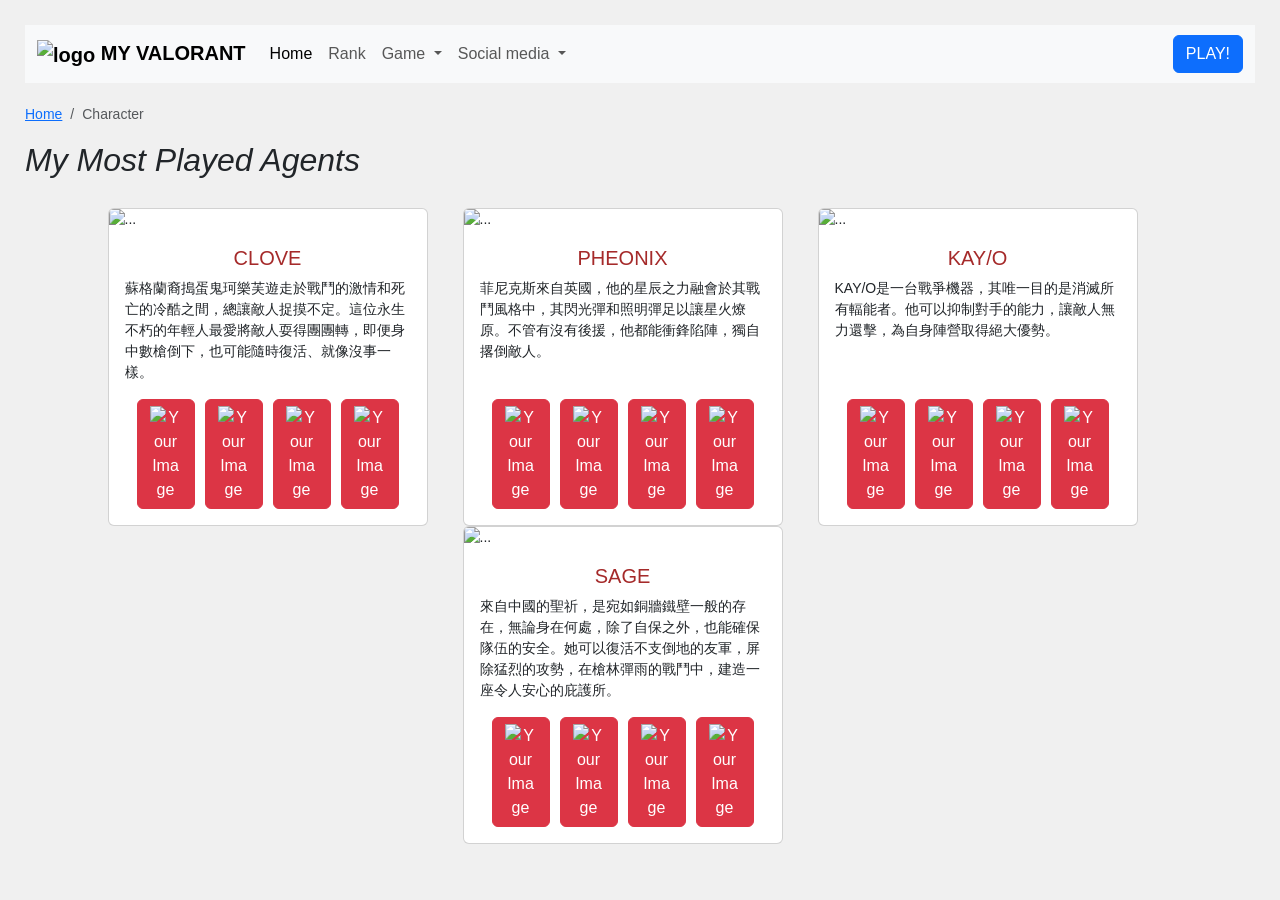
==== mywebsite/character.html @ 28925fb1 "Add files via upload" ====
<!doctype html>
<html lang="en">

<head>
  <meta charset="utf-8">
  <meta name="viewport" content="width=device-width, initial-scale=1">
  <title>MY VALORANT-CHARACTER</title>
  <link rel="icon" type="image/x-icon"
    href="https://encrypted-tbn0.gstatic.com/images?q=tbn:ANd9GcRoW2Kga9LgA8l0UiaGmo5Wd-Za4ET4koQ2t3_H4SV94A&s" />
  <link href="https://cdn.jsdelivr.net/npm/bootstrap@5.3.3/dist/css/bootstrap.min.css" rel="stylesheet"
    integrity="sha384-QWTKZyjpPEjISv5WaRU9OFeRpok6YctnYmDr5pNlyT2bRjXh0JMhjY6hW+ALEwIH" crossorigin="anonymous">
  <link rel="stylesheet" href="style.css">
</head>


<body>
  <!--Navbar-->
  <nav class="navbar navbar-expand-lg bg-body-tertiary">
    <div class="container-fluid">
      <a style="font-weight: bold;justify-content:center;"class="navbar-brand" href="index.html">
        <img src="https://encrypted-tbn0.gstatic.com/images?q=tbn:ANd9GcRoW2Kga9LgA8l0UiaGmo5Wd-Za4ET4koQ2t3_H4SV94A&s"alt="logo" style="height: 25px;">
        MY VALORANT</a>
      <button class="navbar-toggler" type="button" data-bs-toggle="collapse" data-bs-target="#navbarSupportedContent"
        aria-controls="navbarSupportedContent" aria-expanded="false" aria-label="Toggle navigation">
        <span class="navbar-toggler-icon"></span>
      </button>
      <div class="collapse navbar-collapse" id="navbarSupportedContent">
        <ul class="navbar-nav me-auto mb-2 mb-lg-0">
          <li class="nav-item">
            <a class="nav-link active nav-link-large" aria-current="page" href="index.html">Home</a>
            <li class="nav-item">
              <a class="nav-link nav-link-large" href="rank.html">Rank</a>
            </li>
          </li>
          <li class="nav-item dropdown">
            <a class="nav-link dropdown-toggle nav-link-large" href="#" role="button" data-bs-toggle="dropdown" aria-expanded="false">
              Game
            </a>

            <!--Dropdown-->
            <ul class="dropdown-menu">
              <li><a class="dropdown-item" href="character.html">Character</a></li>
              <li>
                <hr class="dropdown-divider">
              </li>
              <li><a class="dropdown-item" href="map.html">Map</a></li>
              <li>
                <hr class="dropdown-divider">
              </li>
              <li><a class="dropdown-item" href="gun.html">Gun</a></li>
            </ul>
          </li>
          <li class="nav-item dropdown">
            <a class="nav-link dropdown-toggle nav-link-large" href="#" role="button" data-bs-toggle="dropdown" aria-expanded="false">
              Social media
            </a>
            <ul class="dropdown-menu">
              <li><a class="dropdown-item" href="https://www.facebook.com/VALORANTtw/">Facebook</a></li>
              <li><a class="dropdown-item" href="https://www.instagram.com/valoranttw/">Instagram</a></li>
              <li><a class="dropdown-item" href="https://www.youtube.com/PlayValorant">Youtube</a></li>
            </ul>
          </li>
        </ul>

        <!-- Button trigger modal -->
        <button type="button" class="btn btn-primary" data-bs-toggle="modal" data-bs-target="#exampleModal">
          PLAY!
        </button>

        <!-- Modal -->
        <div class="modal fade" id="exampleModal" tabindex="-1" aria-labelledby="exampleModalLabel" aria-hidden="true">
          <div class="modal-dialog">
            <div class="modal-content">
              <div class="modal-header">
                <h1 class="modal-title fs-5" id="exampleModalLabel">SIGN IN</h1>
                <button type="button" class="btn-close" data-bs-dismiss="modal" aria-label="Close"></button>
              </div>

              <!--Form-->
              <div class="modal-body">
                <form class="px-4 py-3">
                  <div class="mb-3">
                    <label for="exampleDropdownFormEmail1" class="form-label">Email address</label>
                    <input type="email" class="form-control" id="exampleDropdownFormEmail1"
                      placeholder="email@example.com">
                  </div>
                  <div class="mb-3">
                    <label for="exampleDropdownFormPassword1" class="form-label">Password</label>
                    <input type="password" class="form-control" id="exampleDropdownFormPassword1"
                      placeholder="Password">
                  </div>
                  <div class="mb-3">
                    <div class="form-check">
                      <input type="checkbox" class="form-check-input" id="dropdownCheck">
                      <label class="form-check-label" for="dropdownCheck">
                        Remember me
                      </label>
                    </div>
                  </div>
                  <!--Tooltips-->
                  <div id="liveAlertPlaceholder"></div>
                <button type="button" class="btn btn-primary" id="liveAlertBtn"
                        data-bs-toggle="tooltip" data-bs-placement="top"
                        data-bs-custom-class="submit"
                        data-bs-title="It's not working right now~">
                  Submit
                </button>
                </form>
                <div class="dropdown-divider"></div>
                <a class="dropdown-item" href="#">New around here? Sign up</a>
                <a class="dropdown-item" href="#">Forgot password?</a>
              </div>
              <div class="modal-footer">
                <button type="button" class="btn btn-secondary" data-bs-dismiss="modal">Close</button>
              </div>
            </div>
          </div>
        </div>
      </div>
    </div>
  </nav>
  <br>
  <!--Breadcrumb-->
  <nav aria-label="breadcrumb">
    <ol class="breadcrumb">
      <li class="breadcrumb-item"><a href="index.html">Home</a></li>
      <li class="breadcrumb-item active" aria-current="page">Character</li>
    </ol>
  </nav>


  <h2 style="font-style: oblique;">My Most Played Agents</h2>
  <br>

  <!--Card-->
  <div class="card-container d-flex justify-content-center">
    <!--clove-->
    <div class="card" style="width: 20rem;">
      <img
        src="https://images.contentstack.io/v3/assets/bltb6530b271fddd0b1/blt8e3123f0fc29db2a/65fddcd7fc58c8422b142571/E8A2_Web_Clove_key_Art.png"
        class="card-img-top" alt="...">
      <div class="card-body">
        <h5 style="color: brown;text-align: center;" class="card-title">CLOVE</h5>
        <p class="card-text">蘇格蘭裔搗蛋鬼珂樂芙遊走於戰鬥的激情和死亡的冷酷之間，總讓敵人捉摸不定。這位永生不朽的年輕人最愛將敵人耍得團團轉，即便身中數槍倒下，也可能隨時復活、就像沒事一樣。</p>
        <!--Popovers-->
        <div class="d-flex justify-content-center">
        <button type="button" class="btn btn-danger btn-with-small-image " data-bs-toggle="popover" data-bs-title="Q-驚奇干涉"
          data-bs-content="裝備一塊永生精粹碎片。點擊「攻擊鍵」即可向前拋擲，碎片會在短暫延遲後爆發，對範圍內所有目標造成暫時「侵蝕」效果。">
          <img src="https://images.contentstack.io/v3/assets/bltb6530b271fddd0b1/blt870789cd9962dca8/65fde1b7d9235fbdccc98e45/E8A2_Clove_Ability_Q-Meddle.png" alt="Your Image">
        </button>
        <div style="width: 10px;"></div>
          <button type="button" class="btn btn-danger btn-with-small-image" data-bs-toggle="popover" data-bs-title="E-瑰詭煙雲"
          data-bs-content="點擊「裝備鍵」，可一觀戰場。點擊「攻擊鍵」，可指定放置煙幕的地點。點擊「輔助攻擊鍵」進行確認，在指定區域產生一大片煙幕，阻擋視野。珂樂芙可在陣亡後施放此技能。">
          <img src="https://images.contentstack.io/v3/assets/bltb6530b271fddd0b1/bltccffb54d43f8f6ad/65fde1c92e5b7155743ea5b3/E8A2_Clove_Ability_E-Ruse.png" alt="Your Image">
        </button>
        <div style="width: 10px;"></div>
        <button type="button" class="btn btn-danger btn-with-small-image" data-bs-toggle="popover" data-bs-title="C-精魂再生"
          data-bs-content="立即吸收珂樂芙擊殺或助攻之陣亡對手的生命能量，獲得加速與暫時生命。">
          <img src="https://images.contentstack.io/v3/assets/bltb6530b271fddd0b1/blt9992edc836e50172/65fde1d9bcecd45ec5f592ee/E8A2_Clove_Ability_C-PickMeUp.png" alt="Your Image">
        </button>
        <div style="width: 10px;"></div>
        <button type="button" class="btn btn-danger btn-with-small-image" data-bs-toggle="popover" data-bs-title="X-續命開關"
          data-bs-content="陣亡後，按下「啟動鍵」即可復活。復活之後，珂樂芙必須在一定時間內造成擊殺或助攻，否則便會再次陣亡。">
          <img src="https://images.contentstack.io/v3/assets/bltb6530b271fddd0b1/blt0f3e8a3b6cdb1b1d/65fde1ecdb68ba402339dc26/E8A2_Clove_Ability_X-Not_Dead_Yet.png" alt="Your Image">
        </button>
      </div>
      </div>
    </div>
    <!--pheonix-->
    <div class="card" style="width: 20rem;">
      <img
        src="https://images.contentstack.io/v3/assets/bltb6530b271fddd0b1/bltf0200e1821b5b39f/5eb7cdc144bf8261a04d87f9/V_AGENTS_587x900_Phx.png"
        class="card-img-top" alt="...">
      <div class="card-body">
        <h5 style="color: brown;text-align: center;" class="card-title">PHEONIX</h5>
        <p class="card-text">菲尼克斯來自英國，他的星辰之力融會於其戰鬥風格中，其閃光彈和照明彈足以讓星火燎原。不管有沒有後援，他都能衝鋒陷陣，獨自撂倒敵人。</p>
        <br>
        <!--Popovers-->
        <div class="d-flex justify-content-center">
        <button type="button" class="btn btn-danger btn-with-small-image " data-bs-toggle="popover" data-bs-title="Q-閃光曲球"
          data-bs-content="裝備一個可轉彎的閃光能量球，投擲出去短暫滯空後爆炸。點擊「攻擊鍵」，可讓能量球向左轉，爆炸後產生的閃光可以致盲所有未移開視線的玩家。點擊「輔助攻擊鍵」則可讓能量球向右轉。">
          <img src="https://images.contentstack.io/v3/assets/bltb6530b271fddd0b1/bltb125dfdcd673a9a8/5eaf85e95751b2150e57a803/TX_Pheonix_Q.png" alt="Your Image">
        </button>
        <div style="width: 10px;"></div>
          <button type="button" class="btn btn-danger btn-with-small-image" data-bs-toggle="popover" data-bs-title="E-赤手烈焰"
          data-bs-content="裝備一個火球。點擊「攻擊鍵」可丟出，在觸地或者經過固定時間後，將製造出一持續燃燒的區域，對敵軍造成傷害。">
          <img src="https://images.contentstack.io/v3/assets/bltb6530b271fddd0b1/bltb239d633e68d9b65/5eaf85e94398082ffe240195/TX_Pheonix_E.png" alt="Your Image">
        </button>
        <div style="width: 10px;"></div>
        <button type="button" class="btn btn-danger btn-with-small-image" data-bs-toggle="popover" data-bs-title="C-燃焰之牆"
          data-bs-content="裝備一堵火焰牆。點擊「攻擊鍵」，即可召喚一排向前推進的火焰，形成一面阻擋視野的火牆，對逕行穿越的玩家造成傷害。">
          <img src="https://images.contentstack.io/v3/assets/bltb6530b271fddd0b1/blt40cafc8e39b4fcbd/5eaf85e903f6e72ff388cc1a/TX_Pheonix_C.png" alt="Your Image">
        </button>
        <div style="width: 10px;"></div>
        <button type="button" class="btn btn-danger btn-with-small-image" data-bs-toggle="popover" data-bs-title="X-再來一局"
          data-bs-content="立刻標記菲尼克斯的目前位置。此技能啟用時，不論陣亡或技能倒數完畢，皆能使菲尼克斯在指定位置滿血復活。">
          <img src="https://images.contentstack.io/v3/assets/bltb6530b271fddd0b1/blt26ed15b080ee68b1/5eaf85e91b51e36d7c1b6ad0/TX_Pheonix_X.png" alt="Your Image">
      </button>
        </div>
      </div>
    </div>
    <!--iso
    <div class="card" style="width: 18rem;">
      <img
        src="https://img.redbull.com/images/c_crop,x_917,y_0,h_1440,w_1080/c_fill,w_450,h_600/q_auto:low,f_auto/redbullcom/2023/11/15/tsoeziz7bmyfguybzind/iso-valorant"
        class="card-img-top" alt="...">
      <div class="card-body">
        <h5 style="color: brown;" class="card-title">ISO</h5>
        <p class="card-text">中國傭兵離索進入殺戮心流狀態，重組周圍環境的能量化作防彈護盾，專心致志地邁向下一次生死對決。</p>
        
        <button type="button" class="btn btn-danger btn-with-small-image " data-bs-toggle="popover" data-bs-title="Q-削減"
          data-bs-content="裝備一枚分子螺旋彈，點按「攻擊鍵」即可向前拋擲，暫時使被觸及的所有玩家「衰弱」。此彈體可貫穿牆壁等堅硬物體。">
          <img src="https://images.contentstack.io/v3/assets/bltb6530b271fddd0b1/bltf169d484ba5672ea/653add6856bf7b0407d2c5c1/Iso_Ability_Q_Undercut_1024.png" alt="Your Image">
        </button>
          <button type="button" class="btn btn-danger btn-with-small-image" data-bs-toggle="popover" data-bs-title="E-雙源"
          data-bs-content="開始專注倒數，計時結束後進入殺戮心流狀態，此時對手遭到擊殺、或受到離索的傷害陣亡後會產生能量球。離索射擊此能量球即可獲得護盾，吸收下一次受到的任何傷害。">
          <img src="https://images.contentstack.io/v3/assets/bltb6530b271fddd0b1/bltf590033fafea09f1/653add776175b1040a2ab267/Iso_Ability_E_DoubleTap_1024.png" alt="Your Image">
        </button>
        <button type="button" class="btn btn-danger btn-with-small-image" data-bs-toggle="popover" data-bs-title="C-應變"
          data-bs-content="點按「裝備鍵」，即可凝聚稜光能量，接著點按「攻擊鍵」即可向前送出一道無法破壞的能量牆，阻擋子彈。">
          <img src="https://images.contentstack.io/v3/assets/bltb6530b271fddd0b1/bltd532c7ae6d5f890b/653add833e392d040946cfbe/Iso_Ability_C_Contingency_1024.png" alt="Your Image">
        </button>
        <button type="button" class="btn btn-danger btn-with-small-image" data-bs-toggle="popover" data-bs-title="X-決滅"
          data-bs-content="裝備一個次元空間，點按「攻擊鍵」即可擲出一道貫穿戰場的能量束，將第一位命中的對手與自身拉進空間內。雙方必須在空間內決鬥，至死方休。">
          <img src="https://images.contentstack.io/v3/assets/bltb6530b271fddd0b1/blt7f21505dfa96b09d/653add8ef87670040aa3b218/Iso_Ability_X_Ult_KillContract_1024.png" alt="Your Image">
        </button>
      </div>
    </div>
    -->
    <!--kay/o-->
    <div class="card" style="width: 20rem;">
      <img
        src="https://images.contentstack.io/v3/assets/bltb6530b271fddd0b1/blte5aefeb26bee12c8/60ca5aa30ece0255888d7faa/KAYO_KeyArt_587x900.png"
        class="card-img-top" alt="...">
      <div class="card-body">
        <h5 style="color: brown;text-align: center;" class="card-title">KAY/O</h5>
        <p class="card-text">KAY/O是一台戰爭機器，其唯一目的是消滅所有輻能者。他可以抑制對手的能力，讓敵人無力還擊，為自身陣營取得絕大優勢。</p>
        <br>
        </br>
        <!--Popovers-->
        <div class="d-flex justify-content-center">
        <button type="button" class="btn btn-danger btn-with-small-image " data-bs-toggle="popover" data-bs-title="Q-閃光/驅動"
          data-bs-content="裝備一個閃光彈，點按「攻擊鍵」即可高手拋出。點按「輔助攻擊鍵」則改為低手拋出，爆炸更迅速而威力較弱。引信快速燃盡後爆炸，致盲所有視野內的玩家。">
          <img src="https://images.contentstack.io/v3/assets/bltb6530b271fddd0b1/blt83e92ae578e66b8e/60d204231e0505677a882f38/Q_FlashDrive.png" alt="Your Image">
        </button>
        <div style="width: 10px;"></div>
          <button type="button" class="btn btn-danger btn-with-small-image" data-bs-toggle="popover" data-bs-title="E-歸零/零點"
          data-bs-content="裝備一把抑制刃。點按「攻擊鍵」即可拋出，附著在第一個擊中的物體表面上，進行發動，並抑制所有在爆炸範圍內的玩家。敵軍可破壞這把刀。">
          <img src="https://images.contentstack.io/v3/assets/bltb6530b271fddd0b1/blt496288e7ab899b47/60d2018db930a53616fa4882/E_ZeroPoint.png" alt="Your Image">
        </button>
        <div style="width: 10px;"></div>
        <button type="button" class="btn btn-danger btn-with-small-image" data-bs-toggle="popover" data-bs-title="C-碎片/絕殺"
          data-bs-content="裝備一個炸彈碎片。點擊「攻擊鍵」即可拋出，附著在地面上後會連續爆炸多次，每次在爆炸中心都會造成幾近致命性的傷害。">
          <img src="https://images.contentstack.io/v3/assets/bltb6530b271fddd0b1/blte671cefaedb07d26/60d2046483f9fe49a6fef713/C_FragMent.png" alt="Your Image">
        </button>
        <div style="width: 10px;"></div>
        <button type="button" class="btn btn-danger btn-with-small-image" data-bs-toggle="popover" data-bs-title="X-無效/指令"
          data-bs-content="立刻運轉超載，產生大量極化輻能，並釋放大範圍能量波，被能量波擊中的敵人會暫時遭受抑制。運轉超載時，KAY/O會獲得「激發戰意」增益，停機後可重新啟動。">
          <img src="https://images.contentstack.io/v3/assets/bltb6530b271fddd0b1/bltead1f4cb9ad32e19/60d20208bcec595109d831c2/X_NullCmd.png" alt="Your Image">
        </button>
        </div>
      </div>
    </div>
    <!--sage-->
    <div class="card" style="width: 20rem;">
      <img
        src="https://images.contentstack.io/v3/assets/bltb6530b271fddd0b1/blt8a627ec10b57f4f2/5eb7cdc16509f3370a5a93b7/V_AGENTS_587x900_sage.png"
        class="card-img-top" alt="...">
      <div class="card-body">
        <h5 style="color: brown;text-align: center;" class="card-title">SAGE</h5>
        <p class="card-text">來自中國的聖祈，是宛如銅牆鐵壁一般的存在，無論身在何處，除了自保之外，也能確保隊伍的安全。她可以復活不支倒地的友軍，屏除猛烈的攻勢，在槍林彈雨的戰鬥中，建造一座令人安心的庇護所。</p>
        <!--Popovers-->
        <div class="d-flex justify-content-center">
        <button type="button" class="btn btn-danger btn-with-small-image " data-bs-toggle="popover" data-bs-title="Q-緩速靈球"
          data-bs-content="裝備一顆緩速靈球。點擊「攻擊鍵」，將緩速靈球往前丟，觸地時立即引爆，製造一個持續力場，使範圍內的玩家緩速。">
          <img src="https://images.contentstack.io/v3/assets/bltb6530b271fddd0b1/blt295acba83a83496d/5eaf85beb8a6356e4ddc1007/TX_Sage_Q.png" alt="Your Image">
        </button>
        <div style="width: 10px;"></div>
          <button type="button" class="btn btn-danger btn-with-small-image" data-bs-toggle="popover" data-bs-title="E-治癒靈球"
          data-bs-content="裝備一顆治癒靈球。以十字準星瞄準負傷友軍，點擊「攻擊鍵」，發射治癒靈球，就能對其產生持續治療效果。當聖祈負傷時，點擊「輔助攻擊鍵」，就能對自身發動持續治療效果。">
          <img src="https://images.contentstack.io/v3/assets/bltb6530b271fddd0b1/bltc6355bb295e64ba1/5efa55c138fa326e2aaf5c3f/TX_Sage_E.png" alt="Your Image">
        </button>
        <div style="width: 10px;"></div>
        <button type="button" class="btn btn-danger btn-with-small-image" data-bs-toggle="popover" data-bs-title="C-屏障靈球"
          data-bs-content="裝備一顆屏障靈球。點擊「攻擊鍵」，可放置一面堅實牆壁。點擊「輔助攻擊鍵」，則可旋轉角色方向。">
          <img src="https://images.contentstack.io/v3/assets/bltb6530b271fddd0b1/blt368b2f4136858aed/5eaf85becf88d36e47cf029f/TX_Sage_C.png" alt="Your Image">
        </button>
        <div style="width: 10px;"></div>
        <button type="button" class="btn btn-danger btn-with-small-image" data-bs-toggle="popover" data-bs-title="X-起死回生"
          data-bs-content="裝備一項復活技能。以十字準星瞄準陣亡友軍，點擊「攻擊鍵」，就能使其復活。短暫詠唱後，友軍即可滿血復活。">
          <img src="https://images.contentstack.io/v3/assets/bltb6530b271fddd0b1/blt39a8fe8deb6389f8/5efa55d38732f51d8514604f/TX_Sage_X.png" alt="Your Image">
        </button>
      </div>
    </div>

  </div>


  <script src="https://cdn.jsdelivr.net/npm/bootstrap@5.3.3/dist/js/bootstrap.bundle.min.js"
    integrity="sha384-YvpcrYf0tY3lHB60NNkmXc5s9fDVZLESaAA55NDzOxhy9GkcIdslK1eN7N6jIeHz"
    crossorigin="anonymous"></script>
  <script src="default.js"></script>
</body>

</html>
---- mywebsite/style.css ----
/* Applies to the entire body of the HTML document (except where overridden by more specific
selectors). */
body {
  margin: 25px;
  background-color: rgb(240,240,240);
  font-family: arial, sans-serif;
  font-size: 14px;
}

/* Applies to all <h1>...</h1> elements. */
h1 {
  font-size: 35px;
  font-weight: normal;
  margin-top: 5px;
}

/* Applies to all elements with <... class="someclass"> specified. */
.someclass { color: red; }

/* Applies to the element with <... id="someid"> specified. */
#someid { color: green; }

.nav-link-large {
  font-size: 16px; /* 设置合适的字体大小 */
}


/*card*/
.card-container {
  display: flex;
  flex-wrap: wrap; /* 让卡片在容器宽度不足时自动换行 */
}

.card {
  margin-right: 35px; /* 可以增加间距 */
}

/*card btn*/
.btn-with-small-image img {
  width: 32px; /* 调整图片宽度 */
  height: auto; /* 让高度根据宽度自动调整，保持比例 */
  margin-right: 5px;
  display: block; /* 设置图片为块级元素 */
  margin: 0 auto; /* 水平居中 */
}

/*table*/
.custom-table {
  border-collapse: collapse;
  width: 100%;
  border: 1px solid black;
  
}
.custom-table th, .custom-table td {
  border: 1px solid black;
  padding: 10px;
  text-align: center;
}
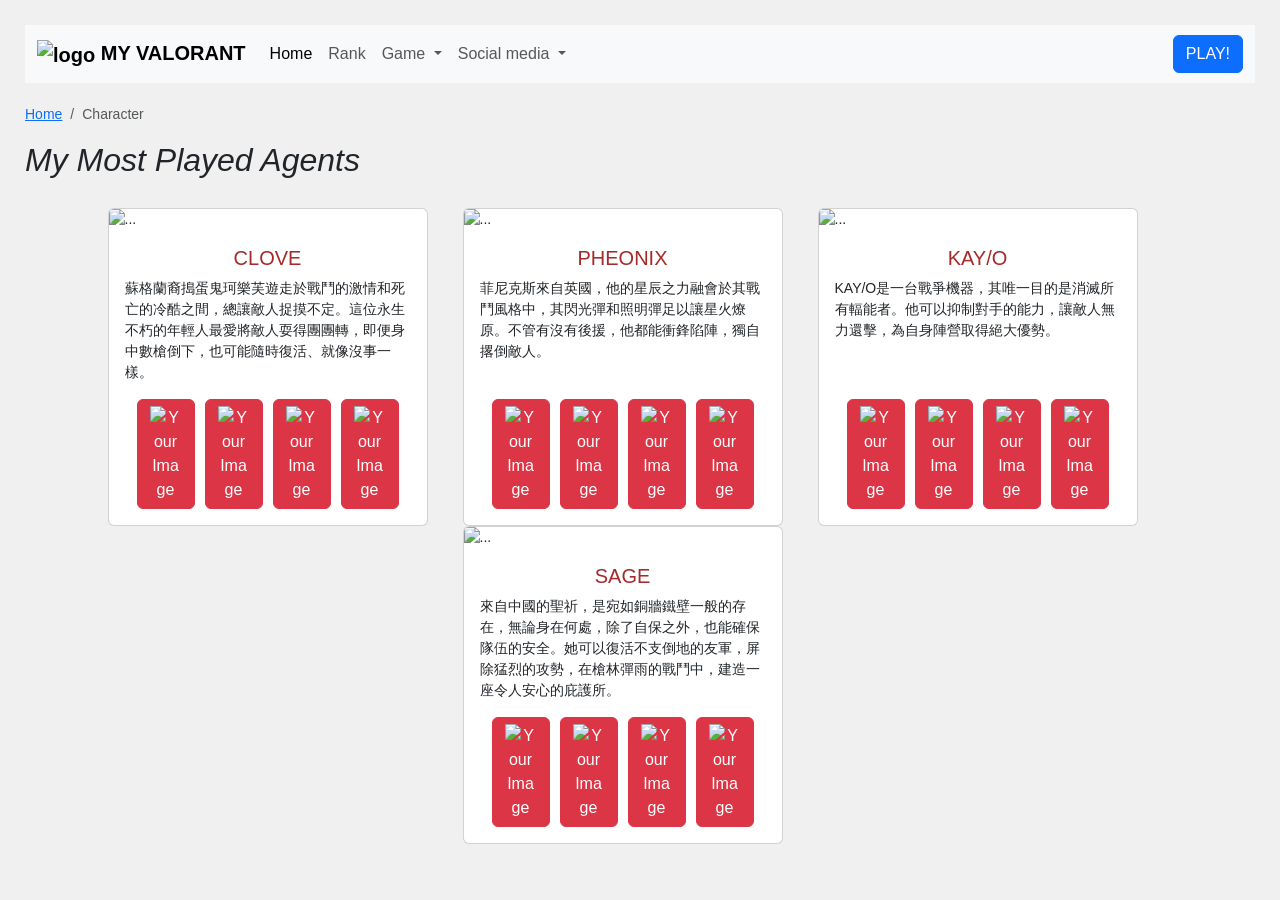
==== commit 27ed373e: "2nd HW" ====
--- a/mywebsite/character.html
+++ b/mywebsite/character.html
@@ -137,7 +137,7 @@
     <!--clove-->
     <div class="card" style="width: 20rem;">
       <img
-        src="https://images.contentstack.io/v3/assets/bltb6530b271fddd0b1/blt8e3123f0fc29db2a/65fddcd7fc58c8422b142571/E8A2_Web_Clove_key_Art.png"
+        src="https://static.wikia.nocookie.net/valorant-lore/images/1/15/Clove_-_Full_body.png/revision/latest?cb=20240328050335"
         class="card-img-top" alt="...">
       <div class="card-body">
         <h5 style="color: brown;text-align: center;" class="card-title">CLOVE</h5>
@@ -146,22 +146,22 @@
         <div class="d-flex justify-content-center">
         <button type="button" class="btn btn-danger btn-with-small-image " data-bs-toggle="popover" data-bs-title="Q-驚奇干涉"
           data-bs-content="裝備一塊永生精粹碎片。點擊「攻擊鍵」即可向前拋擲，碎片會在短暫延遲後爆發，對範圍內所有目標造成暫時「侵蝕」效果。">
-          <img src="https://images.contentstack.io/v3/assets/bltb6530b271fddd0b1/blt870789cd9962dca8/65fde1b7d9235fbdccc98e45/E8A2_Clove_Ability_Q-Meddle.png" alt="Your Image">
+          <img src="https://cmsassets.rgpub.io/sanity/images/dsfx7636/game_data/b193ce03089f357e330a51876dbb7172444e80da-128x128.png?accountingTag=VAL&auto=format&fit=crop&q=80&h=128&w=128&crop=center" alt="Your Image">
         </button>
         <div style="width: 10px;"></div>
           <button type="button" class="btn btn-danger btn-with-small-image" data-bs-toggle="popover" data-bs-title="E-瑰詭煙雲"
           data-bs-content="點擊「裝備鍵」，可一觀戰場。點擊「攻擊鍵」，可指定放置煙幕的地點。點擊「輔助攻擊鍵」進行確認，在指定區域產生一大片煙幕，阻擋視野。珂樂芙可在陣亡後施放此技能。">
-          <img src="https://images.contentstack.io/v3/assets/bltb6530b271fddd0b1/bltccffb54d43f8f6ad/65fde1c92e5b7155743ea5b3/E8A2_Clove_Ability_E-Ruse.png" alt="Your Image">
+          <img src="https://cmsassets.rgpub.io/sanity/images/dsfx7636/game_data/5ce846ce8e5ae7ce7904f0c31824f7729307743e-128x128.png?accountingTag=VAL&auto=format&fit=crop&q=80&h=128&w=128&crop=center" alt="Your Image">
         </button>
         <div style="width: 10px;"></div>
         <button type="button" class="btn btn-danger btn-with-small-image" data-bs-toggle="popover" data-bs-title="C-精魂再生"
           data-bs-content="立即吸收珂樂芙擊殺或助攻之陣亡對手的生命能量，獲得加速與暫時生命。">
-          <img src="https://images.contentstack.io/v3/assets/bltb6530b271fddd0b1/blt9992edc836e50172/65fde1d9bcecd45ec5f592ee/E8A2_Clove_Ability_C-PickMeUp.png" alt="Your Image">
+          <img src="https://cmsassets.rgpub.io/sanity/images/dsfx7636/game_data/8207dec024cbac83685eb14379055e25d8c3bbed-128x128.png?accountingTag=VAL&auto=format&fit=crop&q=80&h=128&w=128&crop=center" alt="Your Image">
         </button>
         <div style="width: 10px;"></div>
         <button type="button" class="btn btn-danger btn-with-small-image" data-bs-toggle="popover" data-bs-title="X-續命開關"
           data-bs-content="陣亡後，按下「啟動鍵」即可復活。復活之後，珂樂芙必須在一定時間內造成擊殺或助攻，否則便會再次陣亡。">
-          <img src="https://images.contentstack.io/v3/assets/bltb6530b271fddd0b1/blt0f3e8a3b6cdb1b1d/65fde1ecdb68ba402339dc26/E8A2_Clove_Ability_X-Not_Dead_Yet.png" alt="Your Image">
+          <img src="https://cmsassets.rgpub.io/sanity/images/dsfx7636/game_data/cb541873b62077199333f468fddd54620635870a-128x128.png?accountingTag=VAL&auto=format&fit=crop&q=80&h=128&w=128&crop=center" alt="Your Image">
         </button>
       </div>
       </div>
@@ -169,7 +169,7 @@
     <!--pheonix-->
     <div class="card" style="width: 20rem;">
       <img
-        src="https://images.contentstack.io/v3/assets/bltb6530b271fddd0b1/bltf0200e1821b5b39f/5eb7cdc144bf8261a04d87f9/V_AGENTS_587x900_Phx.png"
+        src="https://static.wikia.nocookie.net/valorant-lore/images/4/43/Phoenix_-_Full_body.png/revision/latest?cb=20241030123921"
         class="card-img-top" alt="...">
       <div class="card-body">
         <h5 style="color: brown;text-align: center;" class="card-title">PHEONIX</h5>
@@ -179,22 +179,22 @@
         <div class="d-flex justify-content-center">
         <button type="button" class="btn btn-danger btn-with-small-image " data-bs-toggle="popover" data-bs-title="Q-閃光曲球"
           data-bs-content="裝備一個可轉彎的閃光能量球，投擲出去短暫滯空後爆炸。點擊「攻擊鍵」，可讓能量球向左轉，爆炸後產生的閃光可以致盲所有未移開視線的玩家。點擊「輔助攻擊鍵」則可讓能量球向右轉。">
-          <img src="https://images.contentstack.io/v3/assets/bltb6530b271fddd0b1/bltb125dfdcd673a9a8/5eaf85e95751b2150e57a803/TX_Pheonix_Q.png" alt="Your Image">
+          <img src="https://cmsassets.rgpub.io/sanity/images/dsfx7636/game_data/beb874d19c79982f0e99e858098c067d9132a95a-128x128.png?accountingTag=VAL&auto=format&fit=crop&q=80&h=128&w=128&crop=center" alt="Your Image">
         </button>
         <div style="width: 10px;"></div>
           <button type="button" class="btn btn-danger btn-with-small-image" data-bs-toggle="popover" data-bs-title="E-赤手烈焰"
           data-bs-content="裝備一個火球。點擊「攻擊鍵」可丟出，在觸地或者經過固定時間後，將製造出一持續燃燒的區域，對敵軍造成傷害。">
-          <img src="https://images.contentstack.io/v3/assets/bltb6530b271fddd0b1/bltb239d633e68d9b65/5eaf85e94398082ffe240195/TX_Pheonix_E.png" alt="Your Image">
+          <img src="https://cmsassets.rgpub.io/sanity/images/dsfx7636/game_data/67df9ca3cb158a945fc9b13eb0e3949683c4c65d-128x128.png?accountingTag=VAL&auto=format&fit=crop&q=80&h=128&w=128&crop=center" alt="Your Image">
         </button>
         <div style="width: 10px;"></div>
         <button type="button" class="btn btn-danger btn-with-small-image" data-bs-toggle="popover" data-bs-title="C-燃焰之牆"
           data-bs-content="裝備一堵火焰牆。點擊「攻擊鍵」，即可召喚一排向前推進的火焰，形成一面阻擋視野的火牆，對逕行穿越的玩家造成傷害。">
-          <img src="https://images.contentstack.io/v3/assets/bltb6530b271fddd0b1/blt40cafc8e39b4fcbd/5eaf85e903f6e72ff388cc1a/TX_Pheonix_C.png" alt="Your Image">
+          <img src="https://cmsassets.rgpub.io/sanity/images/dsfx7636/game_data/d807a982ce70475acb2e8461b4f8737204e35d96-128x128.png?accountingTag=VAL&auto=format&fit=crop&q=80&h=128&w=128&crop=center" alt="Your Image">
         </button>
         <div style="width: 10px;"></div>
         <button type="button" class="btn btn-danger btn-with-small-image" data-bs-toggle="popover" data-bs-title="X-再來一局"
           data-bs-content="立刻標記菲尼克斯的目前位置。此技能啟用時，不論陣亡或技能倒數完畢，皆能使菲尼克斯在指定位置滿血復活。">
-          <img src="https://images.contentstack.io/v3/assets/bltb6530b271fddd0b1/blt26ed15b080ee68b1/5eaf85e91b51e36d7c1b6ad0/TX_Pheonix_X.png" alt="Your Image">
+          <img src="https://cmsassets.rgpub.io/sanity/images/dsfx7636/game_data/d428c0c6c73ba34676e063092a7ae7157268db0c-128x128.png?accountingTag=VAL&auto=format&fit=crop&q=80&h=128&w=128&crop=center" alt="Your Image">
       </button>
         </div>
       </div>
@@ -230,7 +230,7 @@
     <!--kay/o-->
     <div class="card" style="width: 20rem;">
       <img
-        src="https://images.contentstack.io/v3/assets/bltb6530b271fddd0b1/blte5aefeb26bee12c8/60ca5aa30ece0255888d7faa/KAYO_KeyArt_587x900.png"
+        src="https://static.wikia.nocookie.net/valorant-lore/images/b/bb/KAY_O_-_Full_body.png/revision/latest/scale-to-width-down/1000?cb=20241030124554"
         class="card-img-top" alt="...">
       <div class="card-body">
         <h5 style="color: brown;text-align: center;" class="card-title">KAY/O</h5>
@@ -241,22 +241,22 @@
         <div class="d-flex justify-content-center">
         <button type="button" class="btn btn-danger btn-with-small-image " data-bs-toggle="popover" data-bs-title="Q-閃光/驅動"
           data-bs-content="裝備一個閃光彈，點按「攻擊鍵」即可高手拋出。點按「輔助攻擊鍵」則改為低手拋出，爆炸更迅速而威力較弱。引信快速燃盡後爆炸，致盲所有視野內的玩家。">
-          <img src="https://images.contentstack.io/v3/assets/bltb6530b271fddd0b1/blt83e92ae578e66b8e/60d204231e0505677a882f38/Q_FlashDrive.png" alt="Your Image">
+          <img src="https://cmsassets.rgpub.io/sanity/images/dsfx7636/game_data/92fedb7a8c812df29cbaa2390aa07561fe2d89da-512x512.png?accountingTag=VAL&auto=format&fit=crop&q=80&h=192&w=192&crop=center" alt="Your Image">
         </button>
         <div style="width: 10px;"></div>
           <button type="button" class="btn btn-danger btn-with-small-image" data-bs-toggle="popover" data-bs-title="E-歸零/零點"
           data-bs-content="裝備一把抑制刃。點按「攻擊鍵」即可拋出，附著在第一個擊中的物體表面上，進行發動，並抑制所有在爆炸範圍內的玩家。敵軍可破壞這把刀。">
-          <img src="https://images.contentstack.io/v3/assets/bltb6530b271fddd0b1/blt496288e7ab899b47/60d2018db930a53616fa4882/E_ZeroPoint.png" alt="Your Image">
+          <img src="https://cmsassets.rgpub.io/sanity/images/dsfx7636/game_data/6771e933554434541c91d58749aa0bbda58619e1-512x512.png?accountingTag=VAL&auto=format&fit=crop&q=80&h=192&w=192&crop=center" alt="Your Image">
         </button>
         <div style="width: 10px;"></div>
         <button type="button" class="btn btn-danger btn-with-small-image" data-bs-toggle="popover" data-bs-title="C-碎片/絕殺"
           data-bs-content="裝備一個炸彈碎片。點擊「攻擊鍵」即可拋出，附著在地面上後會連續爆炸多次，每次在爆炸中心都會造成幾近致命性的傷害。">
-          <img src="https://images.contentstack.io/v3/assets/bltb6530b271fddd0b1/blte671cefaedb07d26/60d2046483f9fe49a6fef713/C_FragMent.png" alt="Your Image">
+          <img src="https://cmsassets.rgpub.io/sanity/images/dsfx7636/game_data/40a6811eadf8b794b94e2b40695e14b7c36281a8-512x512.png?accountingTag=VAL&auto=format&fit=crop&q=80&h=192&w=192&crop=center" alt="Your Image">
         </button>
         <div style="width: 10px;"></div>
         <button type="button" class="btn btn-danger btn-with-small-image" data-bs-toggle="popover" data-bs-title="X-無效/指令"
           data-bs-content="立刻運轉超載，產生大量極化輻能，並釋放大範圍能量波，被能量波擊中的敵人會暫時遭受抑制。運轉超載時，KAY/O會獲得「激發戰意」增益，停機後可重新啟動。">
-          <img src="https://images.contentstack.io/v3/assets/bltb6530b271fddd0b1/bltead1f4cb9ad32e19/60d20208bcec595109d831c2/X_NullCmd.png" alt="Your Image">
+          <img src="https://cmsassets.rgpub.io/sanity/images/dsfx7636/game_data/dabcf9f31c4b63cb2c2e537655ca0cc3b6e08d24-512x512.png?accountingTag=VAL&auto=format&fit=crop&q=80&h=192&w=192&crop=center" alt="Your Image">
         </button>
         </div>
       </div>
@@ -264,7 +264,7 @@
     <!--sage-->
     <div class="card" style="width: 20rem;">
       <img
-        src="https://images.contentstack.io/v3/assets/bltb6530b271fddd0b1/blt8a627ec10b57f4f2/5eb7cdc16509f3370a5a93b7/V_AGENTS_587x900_sage.png"
+        src="https://static.wikia.nocookie.net/valorant-lore/images/3/37/Sage_-_Full_body.png/revision/latest?cb=20260325160831"
         class="card-img-top" alt="...">
       <div class="card-body">
         <h5 style="color: brown;text-align: center;" class="card-title">SAGE</h5>
@@ -273,22 +273,22 @@
         <div class="d-flex justify-content-center">
         <button type="button" class="btn btn-danger btn-with-small-image " data-bs-toggle="popover" data-bs-title="Q-緩速靈球"
           data-bs-content="裝備一顆緩速靈球。點擊「攻擊鍵」，將緩速靈球往前丟，觸地時立即引爆，製造一個持續力場，使範圍內的玩家緩速。">
-          <img src="https://images.contentstack.io/v3/assets/bltb6530b271fddd0b1/blt295acba83a83496d/5eaf85beb8a6356e4ddc1007/TX_Sage_Q.png" alt="Your Image">
+          <img src="https://cmsassets.rgpub.io/sanity/images/dsfx7636/game_data/f2931e5af58255216179b21cce81f53eab15d6ee-128x128.png?accountingTag=VAL&auto=format&fit=crop&q=80&h=128&w=128&crop=center" alt="Your Image">
         </button>
         <div style="width: 10px;"></div>
           <button type="button" class="btn btn-danger btn-with-small-image" data-bs-toggle="popover" data-bs-title="E-治癒靈球"
           data-bs-content="裝備一顆治癒靈球。以十字準星瞄準負傷友軍，點擊「攻擊鍵」，發射治癒靈球，就能對其產生持續治療效果。當聖祈負傷時，點擊「輔助攻擊鍵」，就能對自身發動持續治療效果。">
-          <img src="https://images.contentstack.io/v3/assets/bltb6530b271fddd0b1/bltc6355bb295e64ba1/5efa55c138fa326e2aaf5c3f/TX_Sage_E.png" alt="Your Image">
+          <img src="https://cmsassets.rgpub.io/sanity/images/dsfx7636/game_data/cdc246179e160ded2788fd37ac21f10bc040ad54-128x128.png?accountingTag=VAL&auto=format&fit=crop&q=80&h=128&w=128&crop=center" alt="Your Image">
         </button>
         <div style="width: 10px;"></div>
         <button type="button" class="btn btn-danger btn-with-small-image" data-bs-toggle="popover" data-bs-title="C-屏障靈球"
           data-bs-content="裝備一顆屏障靈球。點擊「攻擊鍵」，可放置一面堅實牆壁。點擊「輔助攻擊鍵」，則可旋轉角色方向。">
-          <img src="https://images.contentstack.io/v3/assets/bltb6530b271fddd0b1/blt368b2f4136858aed/5eaf85becf88d36e47cf029f/TX_Sage_C.png" alt="Your Image">
+          <img src="https://cmsassets.rgpub.io/sanity/images/dsfx7636/game_data/829075fef7193503dd480947b79d78193d729d42-128x128.png?accountingTag=VAL&auto=format&fit=crop&q=80&h=128&w=128&crop=center" alt="Your Image">
         </button>
         <div style="width: 10px;"></div>
         <button type="button" class="btn btn-danger btn-with-small-image" data-bs-toggle="popover" data-bs-title="X-起死回生"
           data-bs-content="裝備一項復活技能。以十字準星瞄準陣亡友軍，點擊「攻擊鍵」，就能使其復活。短暫詠唱後，友軍即可滿血復活。">
-          <img src="https://images.contentstack.io/v3/assets/bltb6530b271fddd0b1/blt39a8fe8deb6389f8/5efa55d38732f51d8514604f/TX_Sage_X.png" alt="Your Image">
+          <img src="https://cmsassets.rgpub.io/sanity/images/dsfx7636/game_data/90b6e1ca1a3ecd68e2a3072515d071f80bf46c1d-128x128.png?accountingTag=VAL&auto=format&fit=crop&q=80&h=128&w=128&crop=center" alt="Your Image">
         </button>
       </div>
     </div>
--- a/mywebsite/style.css
+++ b/mywebsite/style.css
@@ -14,11 +14,19 @@
   margin-top: 5px;
 }
 
-/* Applies to all elements with <... class="someclass"> specified. */
-.someclass { color: red; }
+/* Custom class for paragraph */
+.welcome-text { 
+  color: #0f1923; /* Valorant dark color */
+  font-weight: bold;
+  margin: 0;
+}
 
-/* Applies to the element with <... id="someid"> specified. */
-#someid { color: green; }
+/* Custom ID for alert box */
+#welcome-alert { 
+  border: 2px solid #ff4655; /* Valorant red */
+  background-color: #ece8e1; /* Valorant off-white */
+  padding: 15px;
+}
 
 .nav-link-large {
   font-size: 16px; /* 设置合适的字体大小 */
